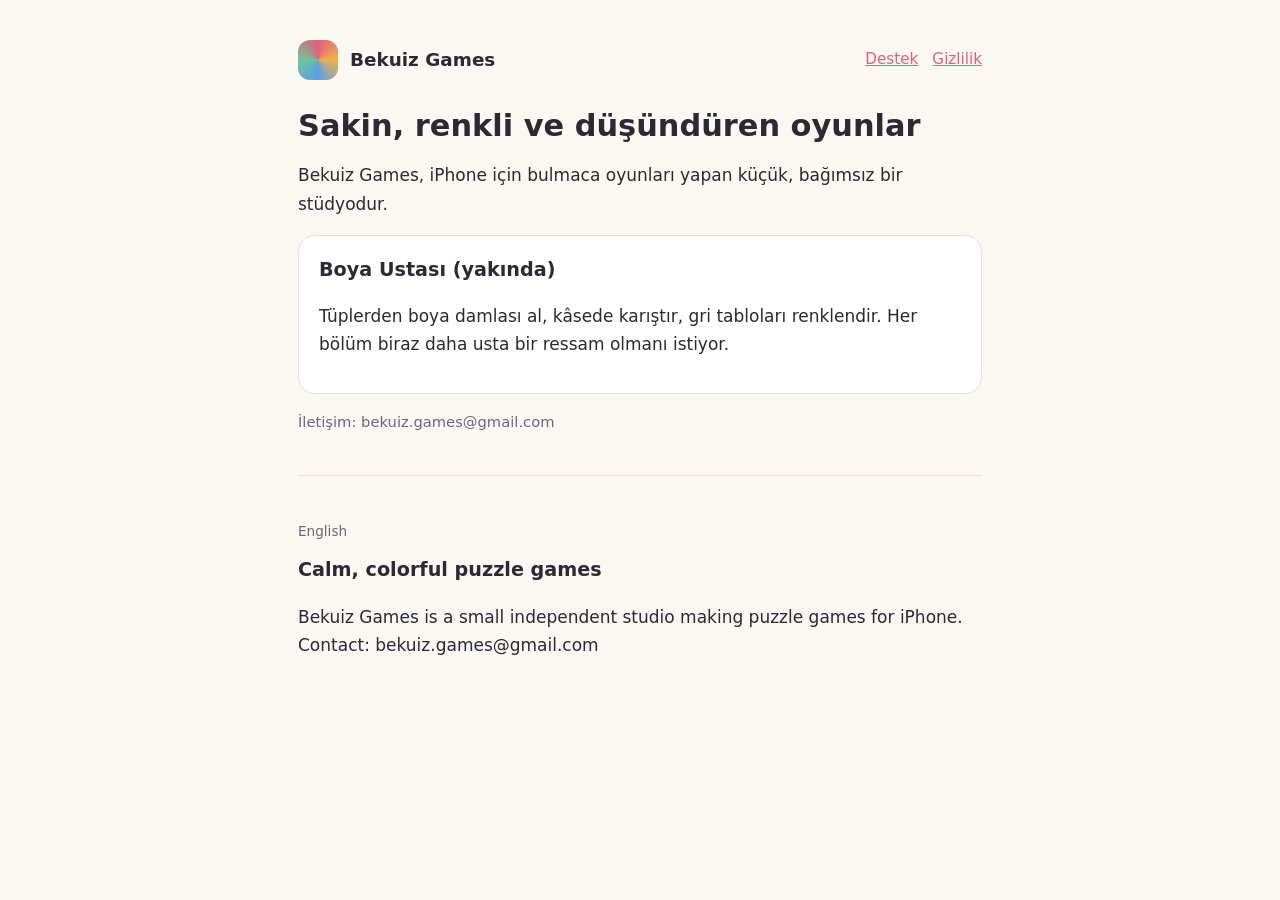
==== index.html @ 5cd03d73 "Add files via upload" ====
<!doctype html>
<html lang="tr">
<head>
<meta charset="utf-8">
<meta name="viewport" content="width=device-width, initial-scale=1, viewport-fit=cover">
<title>Bekuiz Games</title>
<link rel="stylesheet" href="stil.css">
</head>
<body>
<main>
  <header><span class="logo" aria-hidden="true"></span><b>Bekuiz Games</b>
    <nav><a href="destek.html">Destek</a><a href="gizlilik.html">Gizlilik</a></nav></header>
  <h1>Sakin, renkli ve düşündüren oyunlar</h1>
  <p>Bekuiz Games, iPhone için bulmaca oyunları yapan küçük, bağımsız bir stüdyodur.</p>
  <div class="card">
    <h2 style="margin-top:0">Boya Ustası (yakında)</h2>
    <p>Tüplerden boya damlası al, kâsede karıştır, gri tabloları renklendir. Her bölüm biraz daha usta bir ressam olmanı istiyor.</p>
  </div>
  <p class="meta">İletişim: <span>bekuiz.games@gmail.com</span></p>
  <hr>
  <span class="lang">English</span>
  <h2 style="margin-top:0">Calm, colorful puzzle games</h2>
  <p>Bekuiz Games is a small independent studio making puzzle games for iPhone. Contact: bekuiz.games@gmail.com</p>
</main>
</body>
</html>
---- stil.css ----
:root { --bg: #fbf7f2; --ink: #2b2a33; --muted: #6b6878; --line: #e8e1d8; --accent: #e0607e; --card: #ffffff; }
@media (prefers-color-scheme: dark) { :root { --bg: #17161c; --ink: #ecebf2; --muted: #a9a6b8; --line: #2c2a35; --accent: #f08aa2; --card: #1f1e26; } }
* { box-sizing: border-box; }
body { margin: 0; background: var(--bg); color: var(--ink); font: 17px/1.65 -apple-system, "Segoe UI", system-ui, sans-serif; }
main { max-width: 720px; margin: 0 auto; padding: 40px max(18px, env(safe-area-inset-left)) 64px; }
header { display: flex; align-items: center; gap: 12px; margin-bottom: 28px; }
.logo { width: 40px; height: 40px; border-radius: 12px; background: conic-gradient(#e0607e, #f2b14c, #5aa0e6, #6fc49a, #e0607e); }
header b { font-size: 1.15rem; }
nav { margin-left: auto; display: flex; gap: 14px; font-size: 0.95rem; }
a { color: var(--accent); }
h1 { font-size: 1.9rem; line-height: 1.2; margin: 0 0 8px; }
h2 { font-size: 1.2rem; margin: 32px 0 8px; }
.meta { color: var(--muted); font-size: 0.92rem; }
.card { background: var(--card); border: 1px solid var(--line); border-radius: 16px; padding: 18px 20px; margin: 16px 0; }
.lang { display: inline-block; font-size: 0.85rem; color: var(--muted); margin-bottom: 12px; }
hr { border: 0; border-top: 1px solid var(--line); margin: 40px 0; }
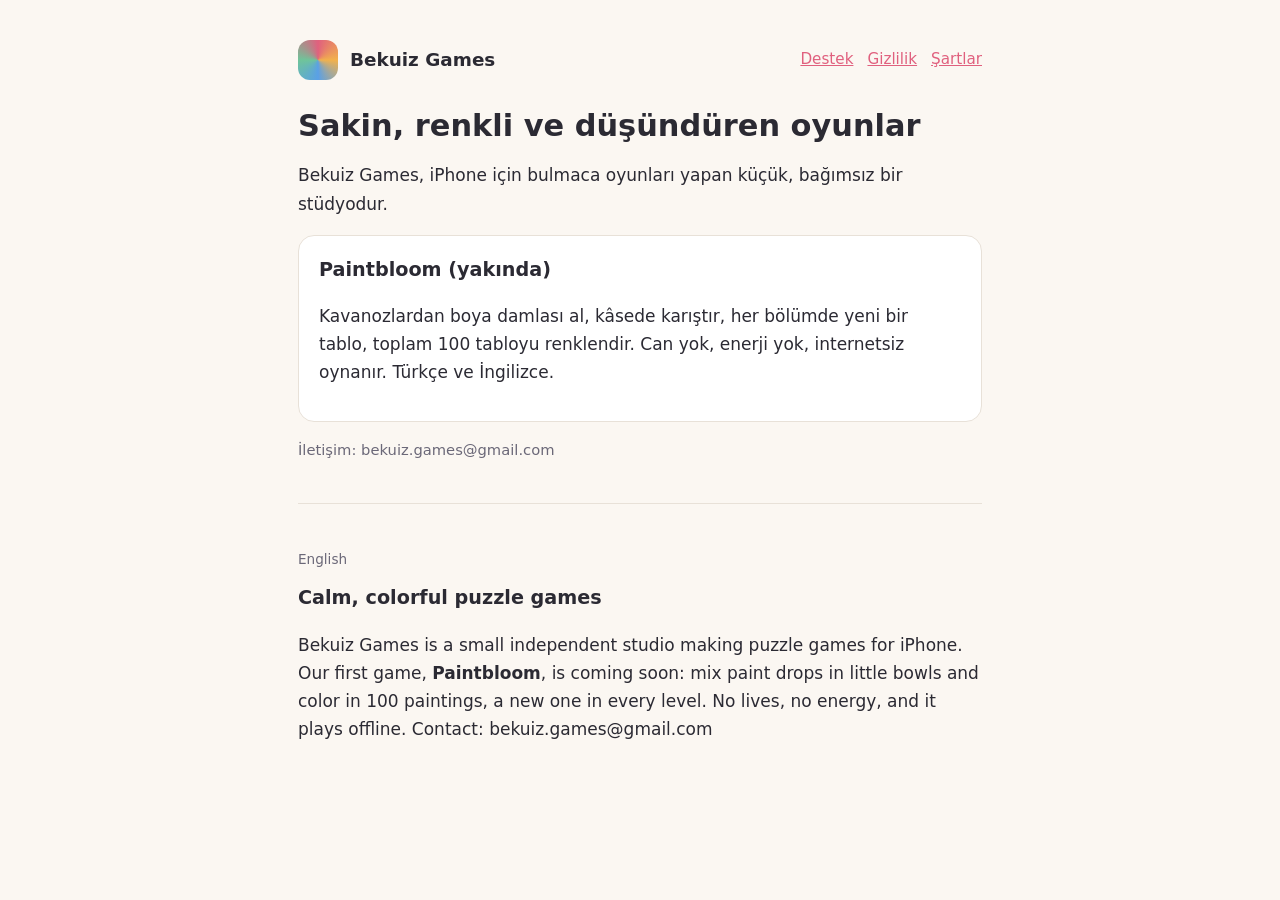
==== commit 2a02196c: "Paintbloom: gizlilik (analitik), destek, sartlar, ana sayfa guncellemesi" ====
--- a/index.html
+++ b/index.html
@@ -9,18 +9,18 @@
 <body>
 <main>
   <header><span class="logo" aria-hidden="true"></span><b>Bekuiz Games</b>
-    <nav><a href="destek.html">Destek</a><a href="gizlilik.html">Gizlilik</a></nav></header>
+    <nav><a href="destek.html">Destek</a><a href="gizlilik.html">Gizlilik</a><a href="sartlar.html">Şartlar</a></nav></header>
   <h1>Sakin, renkli ve düşündüren oyunlar</h1>
   <p>Bekuiz Games, iPhone için bulmaca oyunları yapan küçük, bağımsız bir stüdyodur.</p>
   <div class="card">
-    <h2 style="margin-top:0">Boya Ustası (yakında)</h2>
-    <p>Tüplerden boya damlası al, kâsede karıştır, gri tabloları renklendir. Her bölüm biraz daha usta bir ressam olmanı istiyor.</p>
+    <h2 style="margin-top:0">Paintbloom (yakında)</h2>
+    <p>Kavanozlardan boya damlası al, kâsede karıştır, her bölümde yeni bir tablo, toplam 100 tabloyu renklendir. Can yok, enerji yok, internetsiz oynanır. Türkçe ve İngilizce.</p>
   </div>
   <p class="meta">İletişim: <span>bekuiz.games@gmail.com</span></p>
   <hr>
   <span class="lang">English</span>
   <h2 style="margin-top:0">Calm, colorful puzzle games</h2>
-  <p>Bekuiz Games is a small independent studio making puzzle games for iPhone. Contact: bekuiz.games@gmail.com</p>
+  <p>Bekuiz Games is a small independent studio making puzzle games for iPhone. Our first game, <b>Paintbloom</b>, is coming soon: mix paint drops in little bowls and color in 100 paintings, a new one in every level. No lives, no energy, and it plays offline. Contact: bekuiz.games@gmail.com</p>
 </main>
 </body>
 </html>
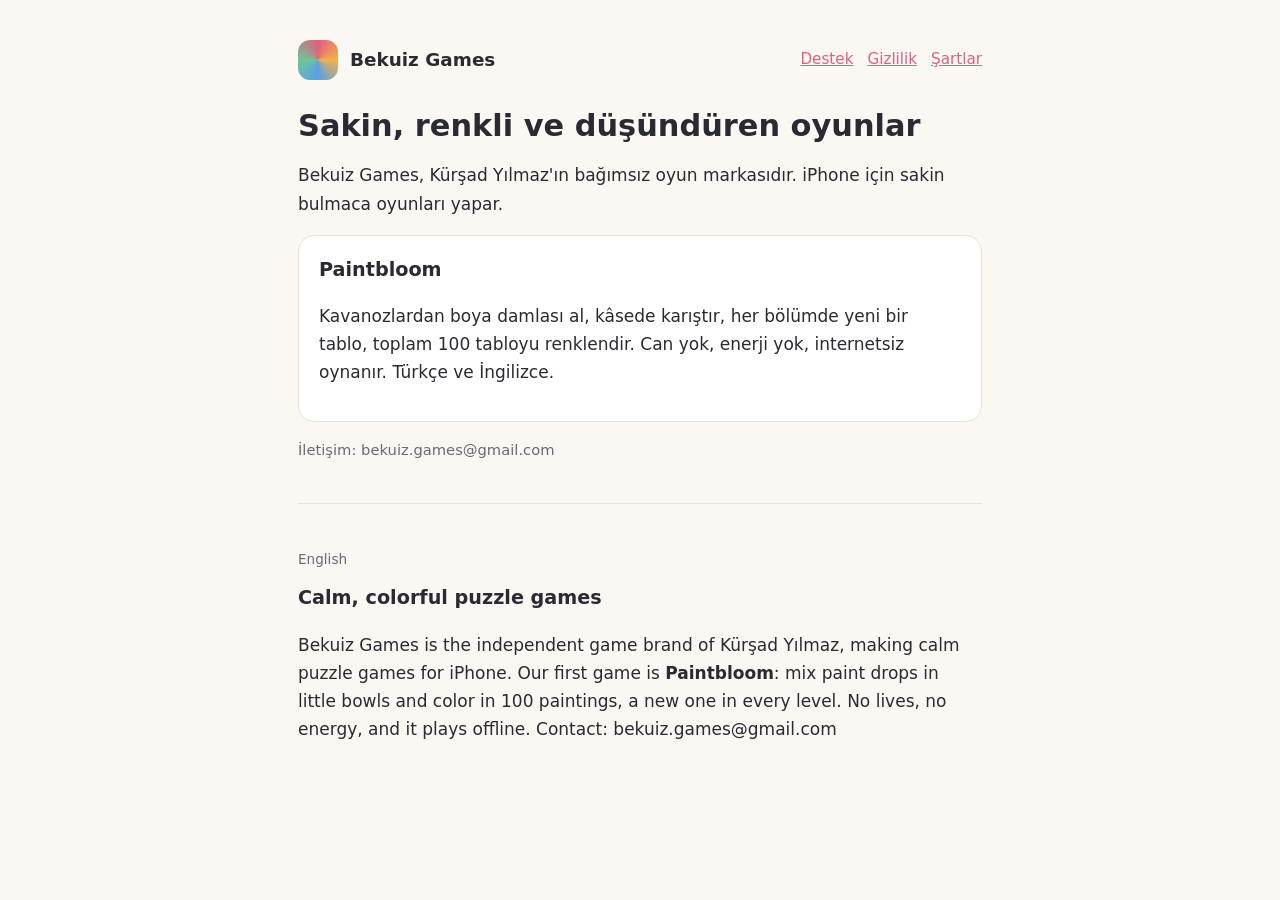
==== commit 119cb4c3: "Site: gizlilik özeti, iPhone metinleri, marka satırı, lisanslar" ====
--- a/index.html
+++ b/index.html
@@ -11,16 +11,16 @@
   <header><span class="logo" aria-hidden="true"></span><b>Bekuiz Games</b>
     <nav><a href="destek.html">Destek</a><a href="gizlilik.html">Gizlilik</a><a href="sartlar.html">Şartlar</a></nav></header>
   <h1>Sakin, renkli ve düşündüren oyunlar</h1>
-  <p>Bekuiz Games, iPhone için bulmaca oyunları yapan küçük, bağımsız bir stüdyodur.</p>
+  <p>Bekuiz Games, Kürşad Yılmaz'ın bağımsız oyun markasıdır. iPhone için sakin bulmaca oyunları yapar.</p>
   <div class="card">
-    <h2 style="margin-top:0">Paintbloom (yakında)</h2>
+    <h2 style="margin-top:0">Paintbloom</h2>
     <p>Kavanozlardan boya damlası al, kâsede karıştır, her bölümde yeni bir tablo, toplam 100 tabloyu renklendir. Can yok, enerji yok, internetsiz oynanır. Türkçe ve İngilizce.</p>
   </div>
   <p class="meta">İletişim: <span>bekuiz.games@gmail.com</span></p>
   <hr>
   <span class="lang">English</span>
   <h2 style="margin-top:0">Calm, colorful puzzle games</h2>
-  <p>Bekuiz Games is a small independent studio making puzzle games for iPhone. Our first game, <b>Paintbloom</b>, is coming soon: mix paint drops in little bowls and color in 100 paintings, a new one in every level. No lives, no energy, and it plays offline. Contact: bekuiz.games@gmail.com</p>
+  <p>Bekuiz Games is the independent game brand of Kürşad Yılmaz, making calm puzzle games for iPhone. Our first game is <b>Paintbloom</b>: mix paint drops in little bowls and color in 100 paintings, a new one in every level. No lives, no energy, and it plays offline. Contact: bekuiz.games@gmail.com</p>
 </main>
 </body>
 </html>
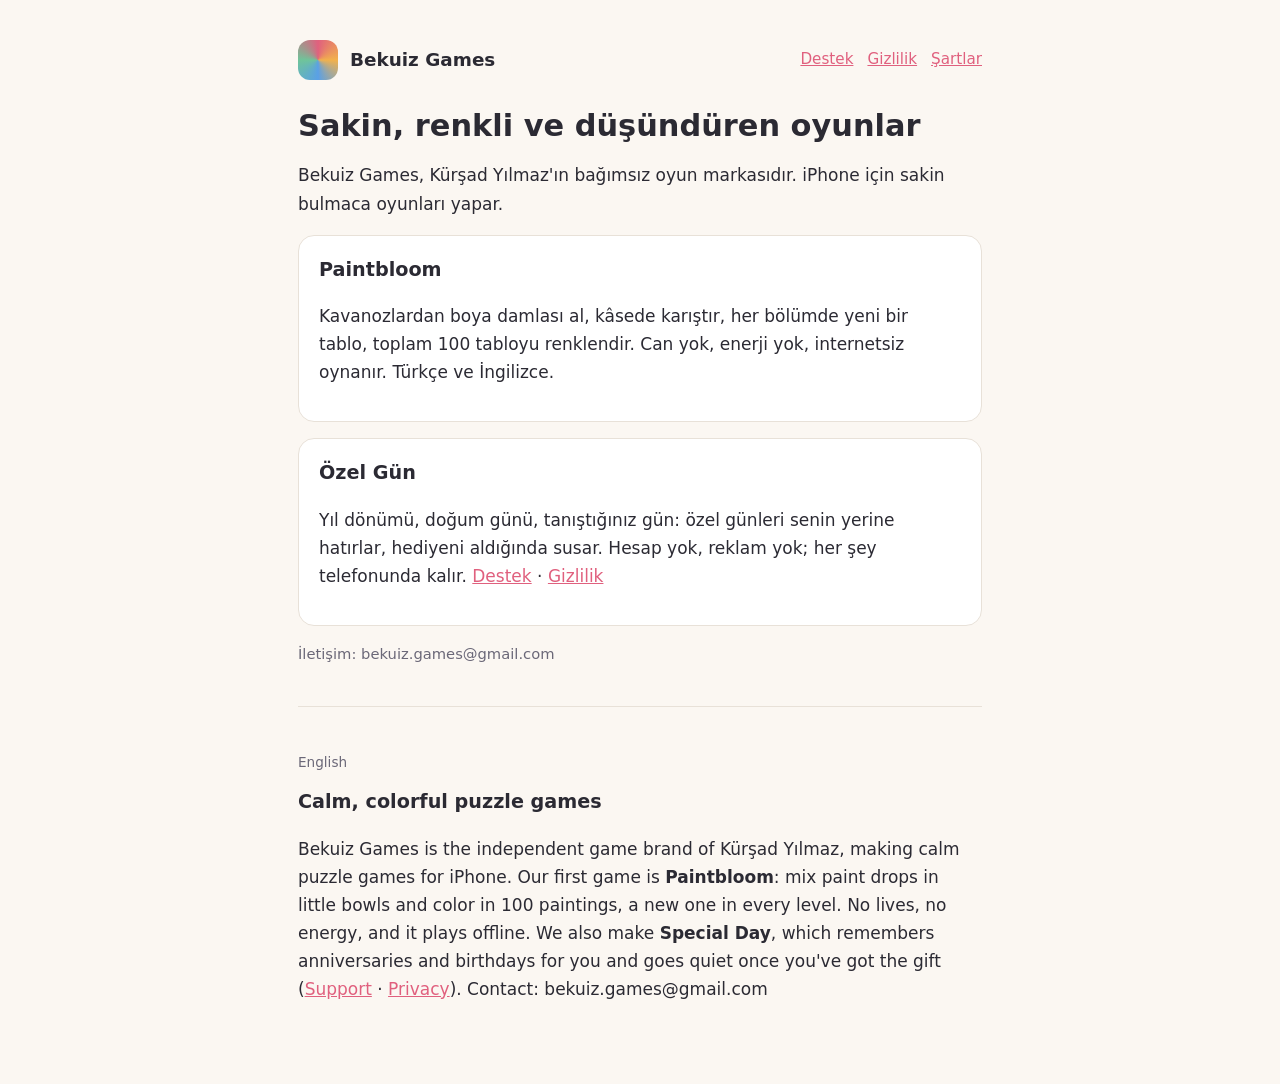
==== commit ccb9f9a7: "Ana sayfaya Özel Gün, Paintbloom sayfaları kapsamı" ====
--- a/index.html
+++ b/index.html
@@ -16,11 +16,15 @@
     <h2 style="margin-top:0">Paintbloom</h2>
     <p>Kavanozlardan boya damlası al, kâsede karıştır, her bölümde yeni bir tablo, toplam 100 tabloyu renklendir. Can yok, enerji yok, internetsiz oynanır. Türkçe ve İngilizce.</p>
   </div>
+  <div class="card">
+    <h2 style="margin-top:0">Özel Gün</h2>
+    <p>Yıl dönümü, doğum günü, tanıştığınız gün: özel günleri senin yerine hatırlar, hediyeni aldığında susar. Hesap yok, reklam yok; her şey telefonunda kalır. <a href="ozel-gun/destek.html">Destek</a> · <a href="ozel-gun/gizlilik.html">Gizlilik</a></p>
+  </div>
   <p class="meta">İletişim: <span>bekuiz.games@gmail.com</span></p>
   <hr>
   <span class="lang">English</span>
   <h2 style="margin-top:0">Calm, colorful puzzle games</h2>
-  <p>Bekuiz Games is the independent game brand of Kürşad Yılmaz, making calm puzzle games for iPhone. Our first game is <b>Paintbloom</b>: mix paint drops in little bowls and color in 100 paintings, a new one in every level. No lives, no energy, and it plays offline. Contact: bekuiz.games@gmail.com</p>
+  <p>Bekuiz Games is the independent game brand of Kürşad Yılmaz, making calm puzzle games for iPhone. Our first game is <b>Paintbloom</b>: mix paint drops in little bowls and color in 100 paintings, a new one in every level. No lives, no energy, and it plays offline. We also make <b>Special Day</b>, which remembers anniversaries and birthdays for you and goes quiet once you've got the gift (<a href="ozel-gun/destek.html#english">Support</a> · <a href="ozel-gun/gizlilik.html#english">Privacy</a>). Contact: bekuiz.games@gmail.com</p>
 </main>
 </body>
 </html>
